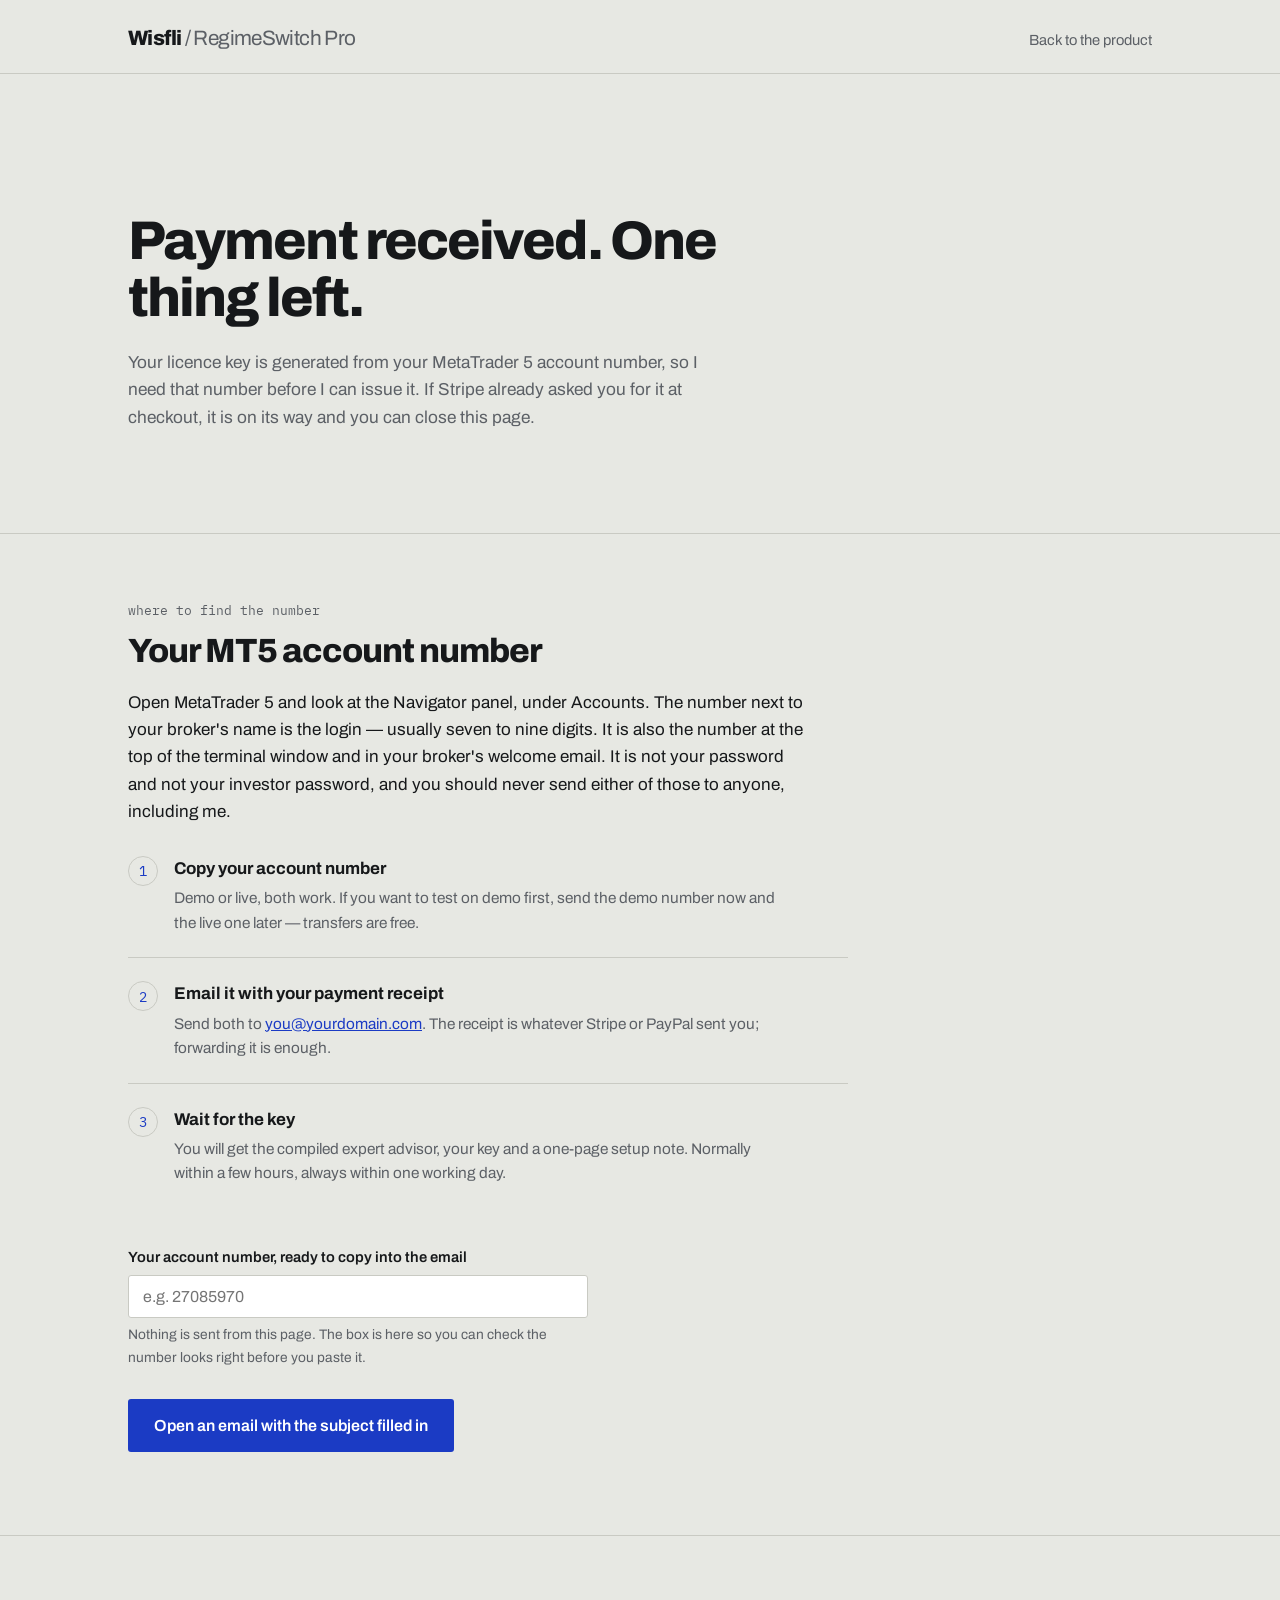
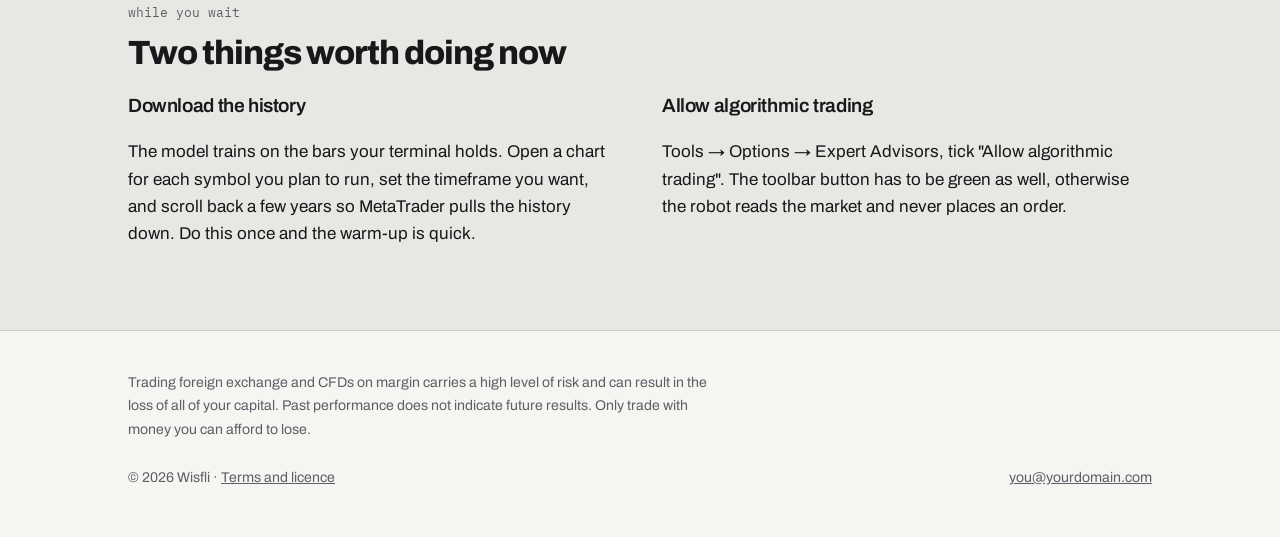
==== activate.html @ f7450cfb "Add files via upload" ====
<!doctype html>
<html lang="en">
<head>
<meta charset="utf-8">
<meta name="viewport" content="width=device-width, initial-scale=1.0">
<title>Activate RegimeSwitch Pro</title>
<meta name="description" content="Send your MetaTrader 5 account number and receive your RegimeSwitch Pro licence key.">
<meta name="robots" content="noindex">

<link rel="preconnect" href="https://fonts.googleapis.com">
<link rel="preconnect" href="https://fonts.gstatic.com" crossorigin>
<link href="https://fonts.googleapis.com/css2?family=Archivo:wght@400;500;600;800&family=IBM+Plex+Mono:wght@400;500&display=swap" rel="stylesheet">
<link rel="stylesheet" href="style.css">
</head>
<body>

<header class="masthead">
  <div class="wrap">
    <a class="wordmark" href="index.html">Wisfli<span> / RegimeSwitch Pro</span></a>
    <nav><a href="index.html">Back to the product</a></nav>
  </div>
</header>

<main>

<section class="hero">
  <div class="wrap">
    <h1>Payment received. One thing left.</h1>
    <p class="lede">
      Your licence key is generated from your MetaTrader 5 account number, so I need that number
      before I can issue it. If Stripe already asked you for it at checkout, it is on its way and
      you can close this page.
    </p>
  </div>
</section>

<section>
  <div class="wrap">
    <p class="section-note">where to find the number</p>
    <h2>Your MT5 account number</h2>
    <p>
      Open MetaTrader 5 and look at the Navigator panel, under Accounts. The number next to your
      broker's name is the login — usually seven to nine digits. It is also the number at the top
      of the terminal window and in your broker's welcome email. It is not your password and not
      your investor password, and you should never send either of those to anyone, including me.
    </p>

    <ol class="steps">
      <li>
        <b>Copy your account number</b>
        <p>Demo or live, both work. If you want to test on demo first, send the demo number now and
           the live one later — transfers are free.</p>
      </li>
      <li>
        <b>Email it with your payment receipt</b>
        <p>Send both to <a href="mailto:you@yourdomain.com">you@yourdomain.com</a>. The receipt is
           whatever Stripe or PayPal sent you; forwarding it is enough.</p>
      </li>
      <li>
        <b>Wait for the key</b>
        <p>You will get the compiled expert advisor, your key and a one-page setup note. Normally
           within a few hours, always within one working day.</p>
      </li>
    </ol>

    <div class="field" style="margin-top:38px">
      <label for="acct">Your account number, ready to copy into the email</label>
      <input id="acct" type="text" inputmode="numeric" placeholder="e.g. 27085970" autocomplete="off">
      <small>Nothing is sent from this page. The box is here so you can check the number looks
             right before you paste it.</small>
    </div>

    <p style="margin-top:30px">
      <a class="cta" href="mailto:you@yourdomain.com?subject=RegimeSwitch%20Pro%20activation&amp;body=My%20MT5%20account%20number%3A%20%0A%0A(payment%20receipt%20attached%20or%20forwarded)">Open an email with the subject filled in</a>
    </p>
  </div>
</section>

<section>
  <div class="wrap">
    <p class="section-note">while you wait</p>
    <h2>Two things worth doing now</h2>
    <div class="two-col">
      <div>
        <h3>Download the history</h3>
        <p>
          The model trains on the bars your terminal holds. Open a chart for each symbol you plan
          to run, set the timeframe you want, and scroll back a few years so MetaTrader pulls the
          history down. Do this once and the warm-up is quick.
        </p>
      </div>
      <div>
        <h3>Allow algorithmic trading</h3>
        <p>
          Tools → Options → Expert Advisors, tick "Allow algorithmic trading". The toolbar button
          has to be green as well, otherwise the robot reads the market and never places an order.
        </p>
      </div>
    </div>
  </div>
</section>

</main>

<footer class="site-footer">
  <div class="wrap">
    <p class="risk">
      Trading foreign exchange and CFDs on margin carries a high level of risk and can result in the
      loss of all of your capital. Past performance does not indicate future results. Only trade with
      money you can afford to lose.
    </p>
    <div class="footer-line">
      <span>© 2026 Wisfli · <a href="terms.html">Terms and licence</a></span>
      <span><a href="mailto:you@yourdomain.com">you@yourdomain.com</a></span>
    </div>
  </div>
</footer>

</body>
</html>
---- style.css ----
/* ==================================================================
   RegimeSwitch Pro — wisfli.com house style
   Same tokens as wisfli.com so the two sites read as one brand.
   ================================================================== */

:root{
  --paper:#E7E8E3;
  --panel:#F5F5F2;
  --ink:#16181A;
  --muted:#5C6066;
  --rule:#C9CAC3;
  --signal:#1B3BC4;
  --up:#1B3BC4;
  --flat:#8B8F88;
  --down:#A8372B;
  --code:#1C1F24;
  --maxw:1080px;
}

*{box-sizing:border-box}
html{-webkit-text-size-adjust:100%; scroll-behavior:smooth}

@media (prefers-reduced-motion:reduce){
  html{scroll-behavior:auto}
}

body{
  margin:0;
  background:var(--paper);
  color:var(--ink);
  font-family:"Archivo",system-ui,sans-serif;
  font-size:17px;
  line-height:1.6;
  -webkit-font-smoothing:antialiased;
}

.wrap{
  width:100%;
  max-width:var(--maxw);
  margin:0 auto;
  padding:0 28px;
}

a{color:var(--signal)}

a:focus-visible,
button:focus-visible{
  outline:2px solid var(--signal);
  outline-offset:3px;
}

h2{
  font-size:clamp(1.6rem,3vw,2.1rem);
  font-weight:800;
  letter-spacing:-0.03em;
  line-height:1.12;
  margin:0 0 18px;
}

h3{
  font-size:1.2rem;
  font-weight:600;
  letter-spacing:-0.02em;
  margin:0 0 8px;
}

p{max-width:68ch}

/* ---------- masthead ---------- */

.masthead{border-bottom:1px solid var(--rule)}

.masthead .wrap{
  display:flex;
  align-items:baseline;
  justify-content:space-between;
  gap:20px;
  flex-wrap:wrap;
  padding-top:22px;
  padding-bottom:18px;
}

.wordmark{
  font-weight:800;
  font-size:1.3rem;
  letter-spacing:-0.03em;
  color:var(--ink);
  text-decoration:none;
}

.wordmark span{font-weight:400;color:var(--muted)}

.masthead nav{
  display:flex;
  gap:22px;
  flex-wrap:wrap;
  font-size:0.92rem;
}

.masthead nav a{color:var(--muted);text-decoration:none}
.masthead nav a:hover{color:var(--ink)}

/* ---------- hero ---------- */

.hero .wrap{
  padding-top:72px;
  padding-bottom:20px;
}

.hero h1{
  font-size:clamp(2.2rem,5vw,3.4rem);
  font-weight:800;
  letter-spacing:-0.035em;
  line-height:1.05;
  margin:0 0 22px;
  max-width:19ch;
}

.hero .lede{
  max-width:58ch;
  color:var(--muted);
  font-size:1.08rem;
  margin:0 0 16px;
}

.hero-actions{
  display:flex;
  flex-wrap:wrap;
  align-items:center;
  gap:22px;
  margin-top:30px;
}

.cta{
  display:inline-block;
  background:var(--signal);
  color:#fff;
  text-decoration:none;
  font-weight:600;
  font-size:1rem;
  padding:14px 26px;
  border-radius:3px;
}

.cta:hover{background:#152F9E}

.cta.ghost{
  background:transparent;
  color:var(--ink);
  border:1px solid var(--rule);
}

.cta.ghost:hover{background:var(--panel)}

.cta-aside{font-size:0.92rem;color:var(--muted)}

/* ---------- regime figure ---------- */

.regime-figure{
  margin:38px 0 0;
  border-top:1px solid var(--rule);
  border-bottom:1px solid var(--rule);
  padding:26px 0 18px;
}

.regime-figure svg{width:100%;height:auto;display:block}

.regime-figure figcaption{
  margin-top:14px;
  font-size:0.9rem;
  color:var(--muted);
  max-width:72ch;
}

/* ---------- generic section ---------- */

section{padding:66px 0}
section + section{border-top:1px solid var(--rule)}

.section-note{
  font-family:"IBM Plex Mono",ui-monospace,monospace;
  font-size:0.82rem;
  color:var(--muted);
  margin:0 0 12px;
}

.two-col{
  display:grid;
  grid-template-columns:minmax(0,1fr) minmax(0,1fr);
  gap:44px;
}

.cols-3{
  display:grid;
  grid-template-columns:repeat(3,minmax(0,1fr));
  gap:34px;
  margin-top:34px;
}

.cols-3 p{margin:0;color:var(--muted);font-size:0.97rem}

/* ---------- state table ---------- */

.states{
  width:100%;
  border-collapse:collapse;
  margin-top:26px;
  font-size:0.96rem;
}

.states th,
.states td{
  text-align:left;
  padding:12px 14px 12px 0;
  border-bottom:1px solid var(--rule);
  vertical-align:top;
}

.states th{
  font-weight:600;
  color:var(--muted);
  font-size:0.86rem;
}

.states td:first-child{white-space:nowrap;font-weight:600}

.chip{
  display:inline-block;
  width:10px;
  height:10px;
  border-radius:2px;
  margin-right:9px;
  vertical-align:baseline;
}

.chip.up{background:var(--up)}
.chip.flat{background:var(--flat)}
.chip.down{background:var(--down)}

/* ---------- code ---------- */

pre{
  background:var(--code);
  color:#E9EAE6;
  border-radius:4px;
  padding:20px 22px;
  overflow-x:auto;
  font-family:"IBM Plex Mono",ui-monospace,monospace;
  font-size:0.84rem;
  line-height:1.65;
  margin:22px 0 10px;
}

pre .c{color:#8E9AA8}
pre .k{color:#8FB2FF}
pre .s{color:#B8D6A8}

code{
  font-family:"IBM Plex Mono",ui-monospace,monospace;
  font-size:0.92em;
}

.code-caption{
  font-size:0.88rem;
  color:var(--muted);
  margin:0 0 26px;
  max-width:72ch;
}

/* ---------- numbers ---------- */

.figures{
  display:grid;
  grid-template-columns:repeat(4,minmax(0,1fr));
  gap:1px;
  background:var(--rule);
  border:1px solid var(--rule);
  border-radius:4px;
  overflow:hidden;
  margin-top:30px;
}

.figures div{
  background:var(--panel);
  padding:22px 20px;
}

.figures b{
  display:block;
  font-family:"IBM Plex Mono",ui-monospace,monospace;
  font-size:1.55rem;
  font-weight:500;
  letter-spacing:-0.02em;
}

.figures span{
  display:block;
  margin-top:4px;
  font-size:0.86rem;
  color:var(--muted);
}

.caveat{
  border-left:3px solid var(--down);
  background:var(--panel);
  padding:20px 24px;
  margin-top:34px;
  border-radius:0 4px 4px 0;
}

.caveat h3{margin-bottom:10px}
.caveat p{margin:0 0 12px;font-size:0.96rem;color:var(--muted)}
.caveat p:last-child{margin-bottom:0}

.shots{
  display:grid;
  grid-template-columns:repeat(2,minmax(0,1fr));
  gap:20px;
  margin-top:30px;
}

.shots figure{margin:0}

.shots img{
  width:100%;
  height:auto;
  display:block;
  border:1px solid var(--rule);
  border-radius:3px;
  background:#fff;
}

.shots figcaption{
  margin-top:8px;
  font-size:0.86rem;
  color:var(--muted);
}

/* ---------- pricing ---------- */

.plans{
  display:grid;
  grid-template-columns:repeat(2,minmax(0,1fr));
  gap:24px;
  margin-top:34px;
}

.plan{
  background:var(--panel);
  border:1px solid var(--rule);
  border-radius:4px;
  padding:32px;
  display:flex;
  flex-direction:column;
}

.plan.featured{
  border-color:var(--signal);
  box-shadow:inset 0 0 0 1px var(--signal);
}

.plan h3{font-size:1.35rem;font-weight:800;letter-spacing:-0.03em}

.price{
  font-family:"IBM Plex Mono",ui-monospace,monospace;
  font-size:2.4rem;
  font-weight:500;
  letter-spacing:-0.03em;
  margin:14px 0 2px;
}

.price small{
  font-size:0.95rem;
  color:var(--muted);
  font-weight:400;
  letter-spacing:0;
}

.was{
  font-size:0.9rem;
  color:var(--muted);
  margin:0 0 18px;
}

.plan ul{
  list-style:none;
  padding:0;
  margin:6px 0 26px;
  font-size:0.96rem;
}

.plan li{
  padding:9px 0;
  border-bottom:1px solid var(--rule);
  color:var(--muted);
}

.plan li:last-child{border-bottom:0}

.buy-row{
  display:flex;
  flex-direction:column;
  gap:10px;
  margin-top:auto;
}

.paypal{
  display:inline-block;
  text-align:center;
  border:1px solid var(--rule);
  background:#fff;
  color:var(--ink);
  text-decoration:none;
  font-weight:600;
  padding:13px 26px;
  border-radius:3px;
  font-size:0.97rem;
}

.paypal:hover{border-color:var(--ink)}

.buy-note{
  font-size:0.86rem;
  color:var(--muted);
  margin:18px 0 0;
  max-width:72ch;
}

/* ---------- steps ---------- */

.steps{
  counter-reset:step;
  list-style:none;
  padding:0;
  margin:30px 0 0;
  max-width:72ch;
}

.steps li{
  counter-increment:step;
  position:relative;
  padding:0 0 22px 46px;
  border-bottom:1px solid var(--rule);
  margin-bottom:22px;
}

.steps li:last-child{border-bottom:0;margin-bottom:0}

.steps li::before{
  content:counter(step);
  position:absolute;
  left:0;
  top:1px;
  font-family:"IBM Plex Mono",ui-monospace,monospace;
  font-size:0.9rem;
  color:var(--signal);
  border:1px solid var(--rule);
  border-radius:50%;
  width:28px;
  height:28px;
  display:grid;
  place-items:center;
}

.steps b{display:block;margin-bottom:4px}
.steps p{margin:0;color:var(--muted);font-size:0.96rem}

/* ---------- faq ---------- */

.faq details{
  border-bottom:1px solid var(--rule);
  padding:18px 0;
}

.faq summary{
  cursor:pointer;
  font-weight:600;
  list-style:none;
  display:flex;
  justify-content:space-between;
  gap:20px;
}

.faq summary::-webkit-details-marker{display:none}

.faq summary::after{
  content:"+";
  font-family:"IBM Plex Mono",ui-monospace,monospace;
  color:var(--signal);
}

.faq details[open] summary::after{content:"–"}

.faq details p{
  margin:14px 0 0;
  color:var(--muted);
  font-size:0.97rem;
}

/* ---------- forms (activate page) ---------- */

.field{margin-bottom:20px;max-width:460px}

.field label{
  display:block;
  font-size:0.92rem;
  font-weight:600;
  margin-bottom:6px;
}

.field input,
.field textarea{
  width:100%;
  font-family:inherit;
  font-size:1rem;
  padding:12px 14px;
  border:1px solid var(--rule);
  border-radius:3px;
  background:#fff;
  color:var(--ink);
}

.field small{
  display:block;
  margin-top:6px;
  color:var(--muted);
  font-size:0.86rem;
}

/* ---------- legal ---------- */

.legal h2{font-size:1.3rem;margin-top:38px}
.legal p,.legal li{color:var(--muted);font-size:0.97rem}
.legal ul{max-width:68ch}

/* ---------- footer ---------- */

.site-footer{
  border-top:1px solid var(--rule);
  background:var(--panel);
}

.site-footer .wrap{
  padding-top:40px;
  padding-bottom:48px;
}

.risk{
  max-width:74ch;
  margin:0 0 26px;
  font-size:0.88rem;
  line-height:1.65;
  color:var(--muted);
}

.footer-line{
  display:flex;
  flex-wrap:wrap;
  justify-content:space-between;
  gap:12px;
  font-size:0.88rem;
  color:var(--muted);
}

.footer-line a{color:var(--muted)}

/* ---------- responsive ---------- */

@media (max-width:860px){
  .two-col,
  .cols-3,
  .plans,
  .shots,
  .figures{grid-template-columns:1fr}
  .figures div{border-bottom:0}
  section{padding:52px 0}
  .hero .wrap{padding-top:52px}
}

@media (max-width:560px){
  .wrap{padding:0 20px}
  body{font-size:16px}
  .plan{padding:26px 22px}
}
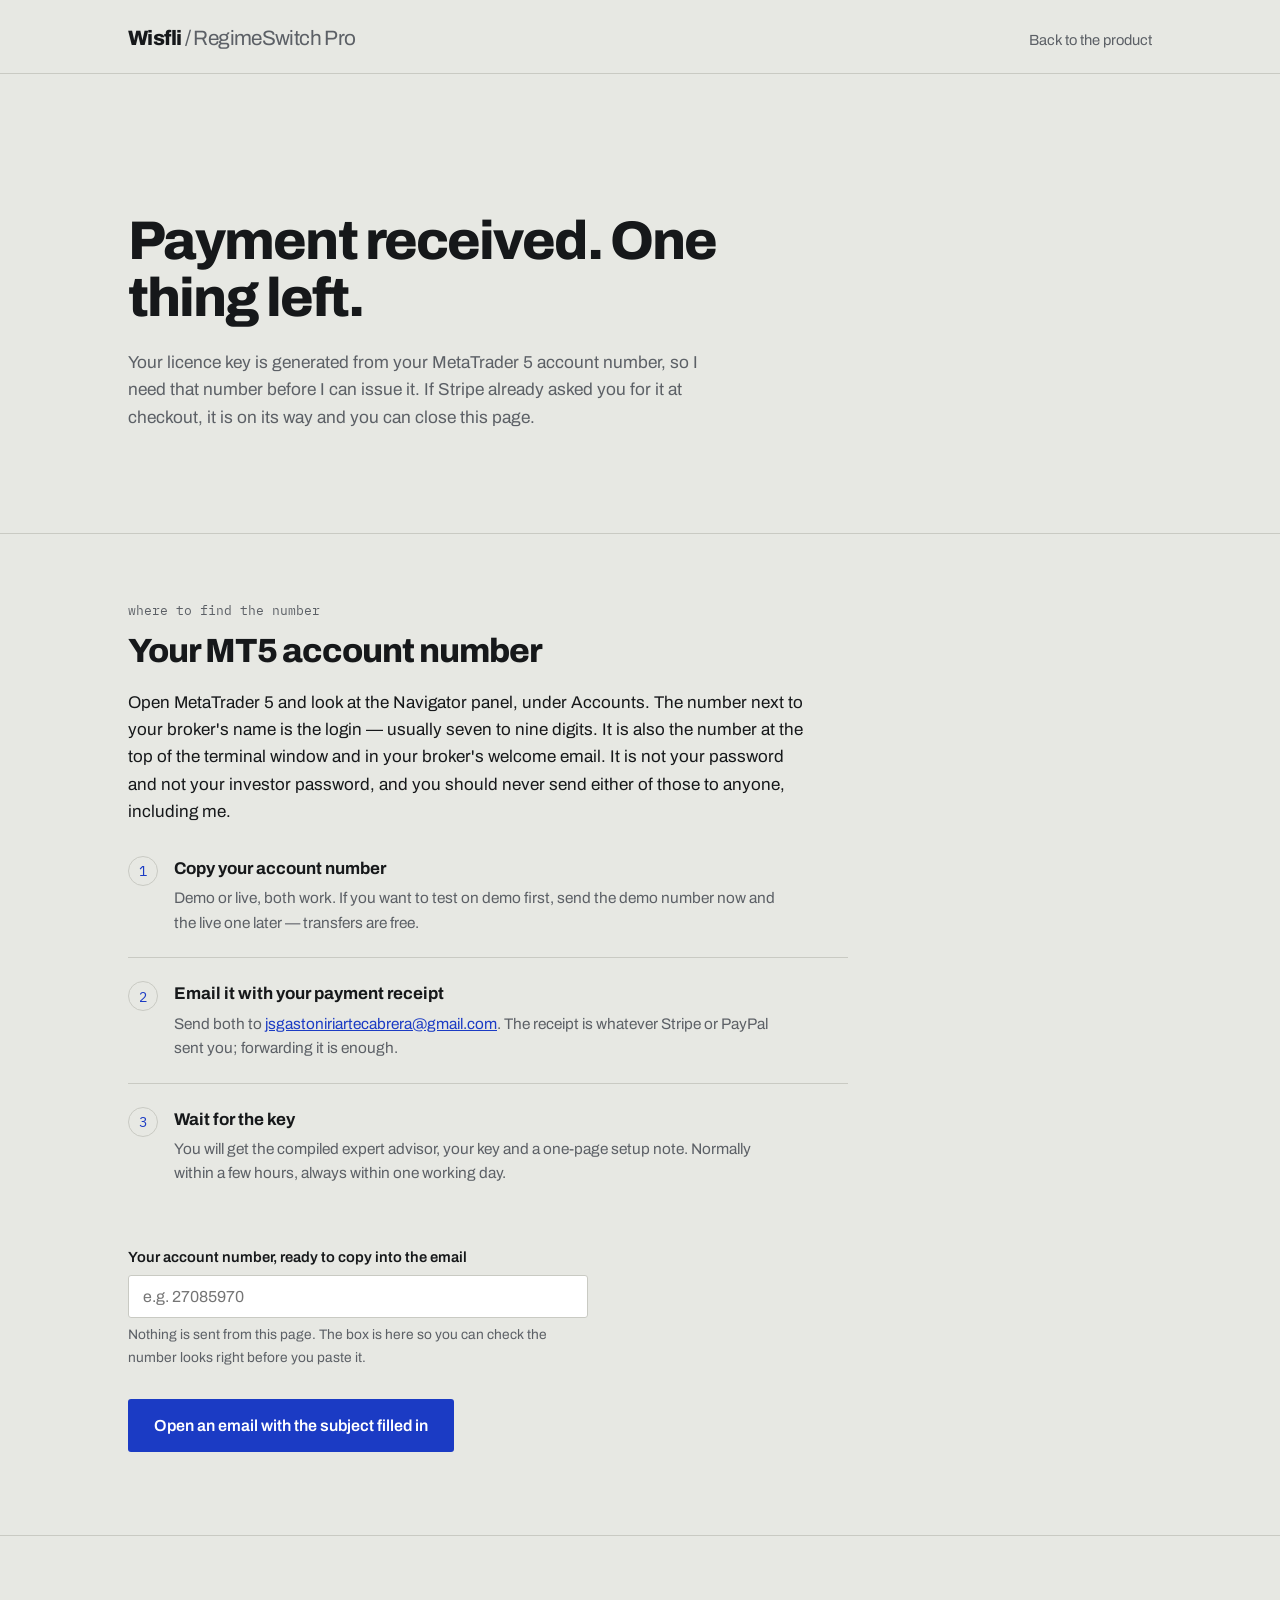
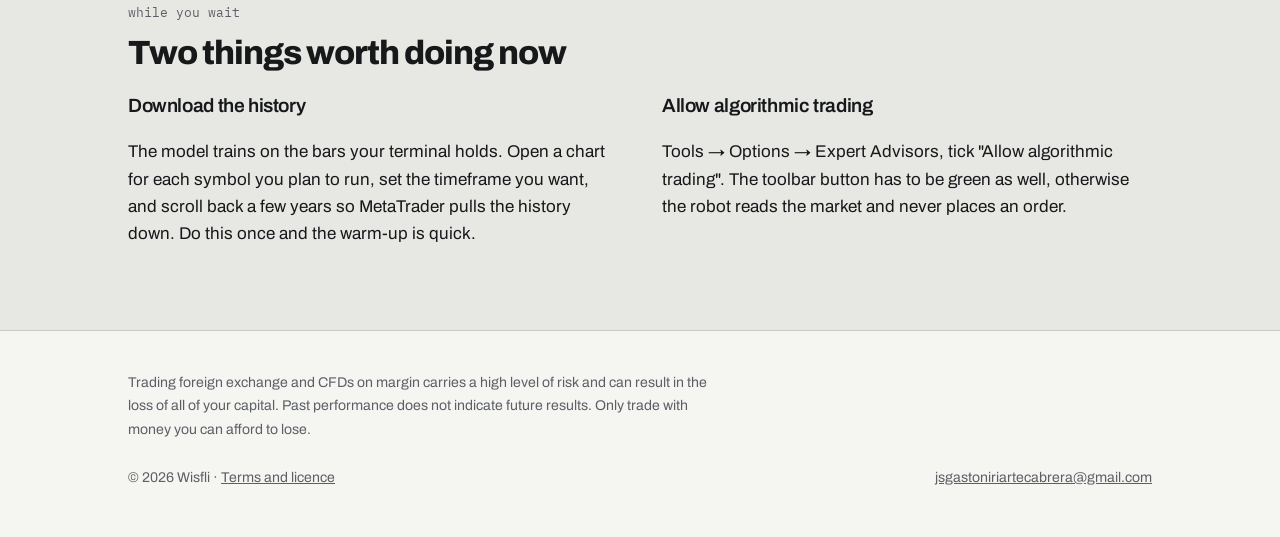
==== commit 6cdd1593: "Update email address to jsgastoniriartecabrera@gmail.com" ====
--- a/activate.html
+++ b/activate.html
@@ -53,7 +53,7 @@
       </li>
       <li>
         <b>Email it with your payment receipt</b>
-        <p>Send both to <a href="mailto:you@yourdomain.com">you@yourdomain.com</a>. The receipt is
+        <p>Send both to <a href="jsgastoniriartecabrera@gmail.com">jsgastoniriartecabrera@gmail.com</a>. The receipt is
            whatever Stripe or PayPal sent you; forwarding it is enough.</p>
       </li>
       <li>
@@ -71,7 +71,7 @@
     </div>
 
     <p style="margin-top:30px">
-      <a class="cta" href="mailto:you@yourdomain.com?subject=RegimeSwitch%20Pro%20activation&amp;body=My%20MT5%20account%20number%3A%20%0A%0A(payment%20receipt%20attached%20or%20forwarded)">Open an email with the subject filled in</a>
+      <a class="cta" href="mailto:jsgastoniriartecabrera@gmail.com?subject=RegimeSwitch%20Pro%20activation&amp;body=My%20MT5%20account%20number%3A%20%0A%0A(payment%20receipt%20attached%20or%20forwarded)">Open an email with the subject filled in</a>
     </p>
   </div>
 </section>
@@ -111,7 +111,7 @@
     </p>
     <div class="footer-line">
       <span>© 2026 Wisfli · <a href="terms.html">Terms and licence</a></span>
-      <span><a href="mailto:you@yourdomain.com">you@yourdomain.com</a></span>
+      <span><a href="mailto:jsgastoniriartecabrera@gmail.com">jsgastoniriartecabrera@gmail.com</a></span>
     </div>
   </div>
 </footer>
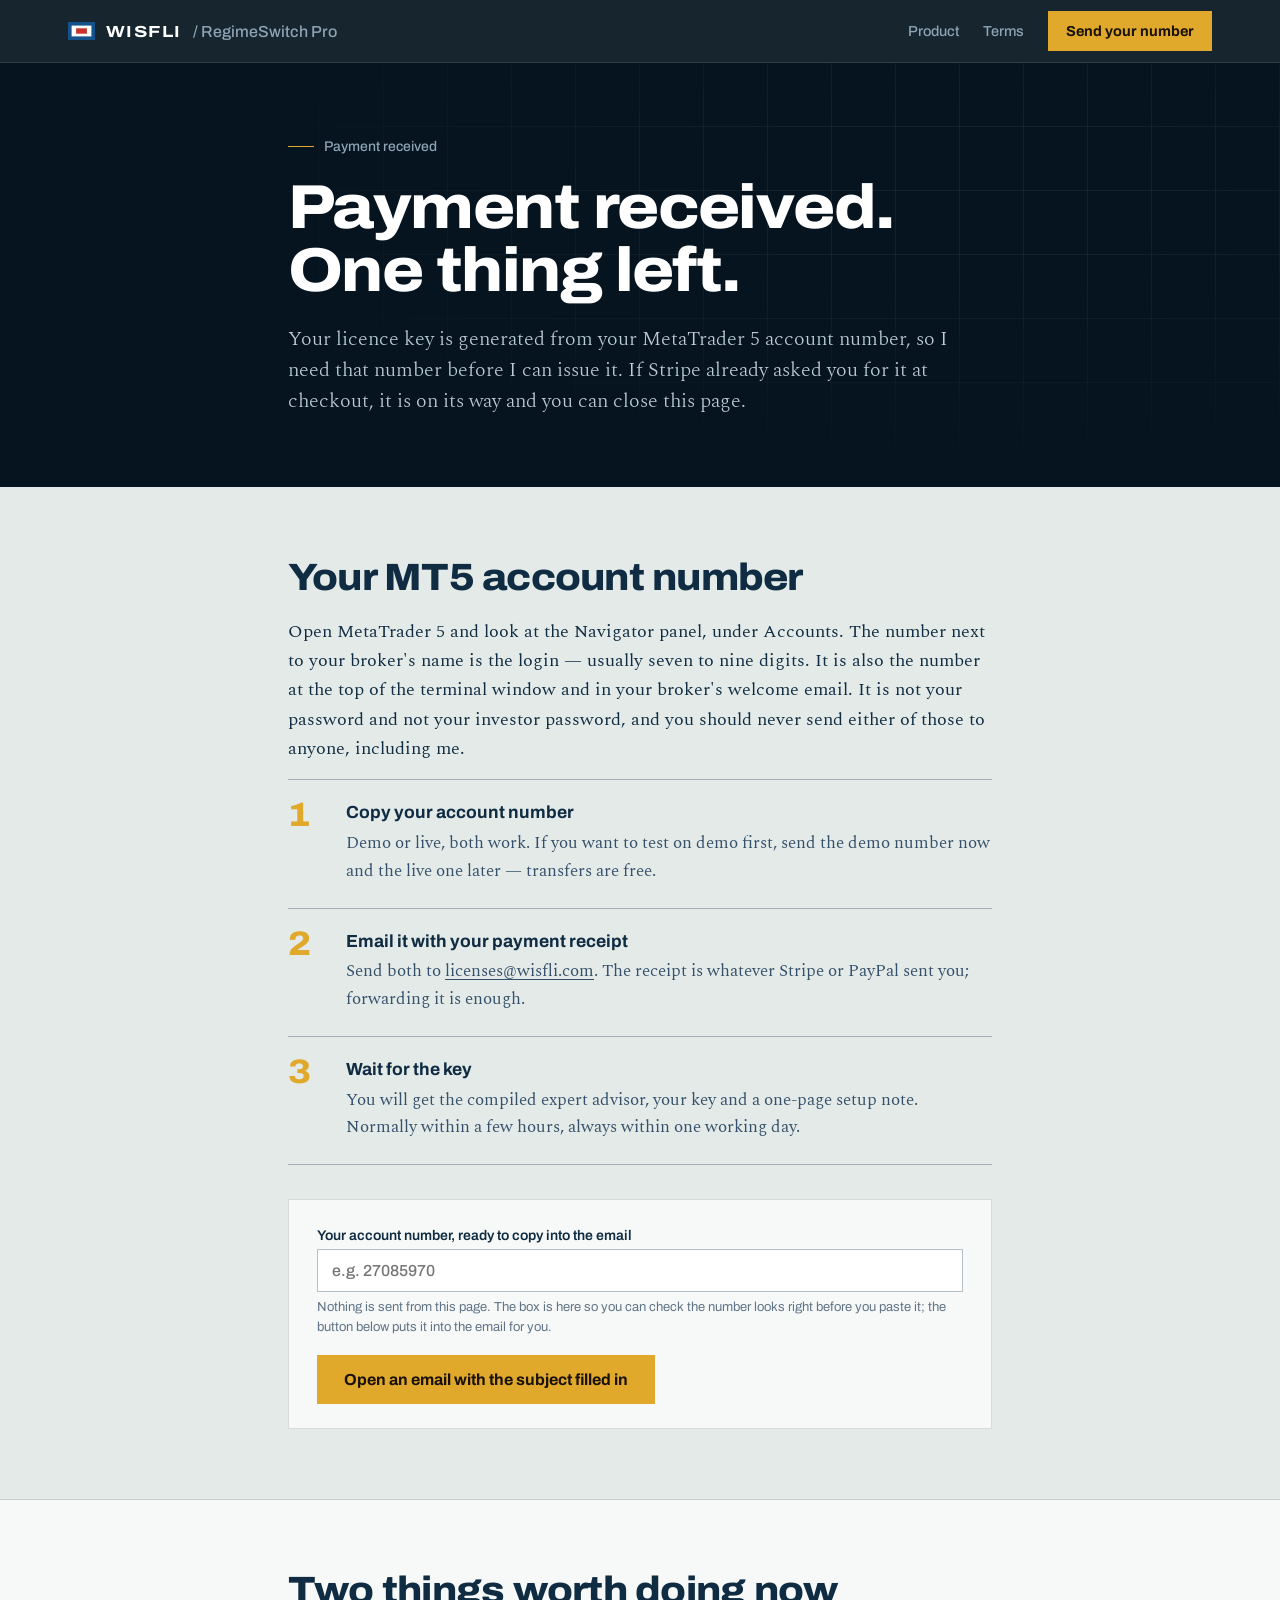
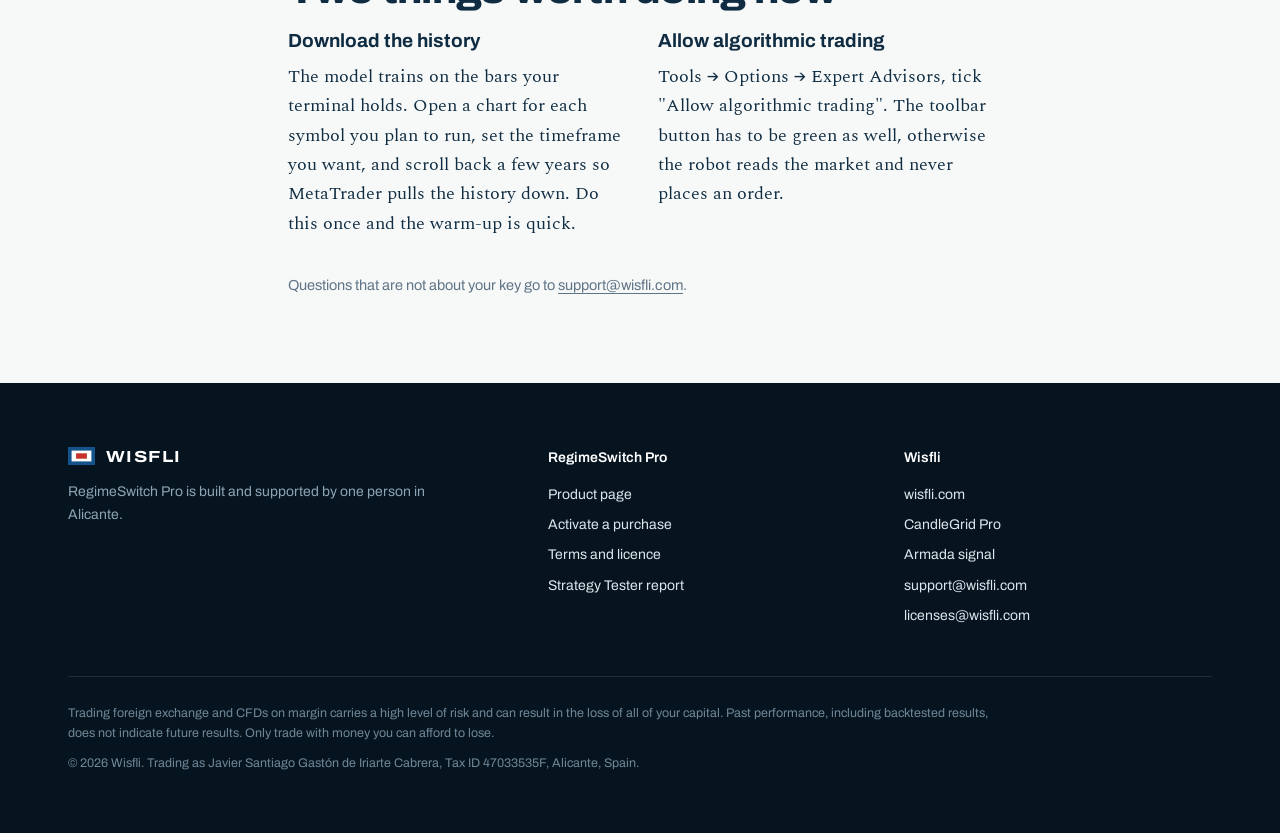
==== commit bf8c37d6: "Add files via upload" ====
--- a/activate.html
+++ b/activate.html
@@ -2,119 +2,294 @@
 <html lang="en">
 <head>
 <meta charset="utf-8">
-<meta name="viewport" content="width=device-width, initial-scale=1.0">
-<title>Activate RegimeSwitch Pro</title>
-<meta name="description" content="Send your MetaTrader 5 account number and receive your RegimeSwitch Pro licence key.">
+<meta name="viewport" content="width=device-width, initial-scale=1">
+<title>Activate your purchase — RegimeSwitch Pro</title>
+
 <meta name="robots" content="noindex">
-
+<meta name="theme-color" content="#06141F">
+<link rel="icon" href="data:image/svg+xml,<svg xmlns='http://www.w3.org/2000/svg' viewBox='0 0 32 32'><rect width='32' height='32' fill='%2306141F'/><rect x='9' y='7' width='4' height='18' fill='%2345C29A'/><rect x='19' y='11' width='4' height='14' fill='%23E0A92C'/></svg>">
 <link rel="preconnect" href="https://fonts.googleapis.com">
 <link rel="preconnect" href="https://fonts.gstatic.com" crossorigin>
-<link href="https://fonts.googleapis.com/css2?family=Archivo:wght@400;500;600;800&family=IBM+Plex+Mono:wght@400;500&display=swap" rel="stylesheet">
-<link rel="stylesheet" href="style.css">
+<link href="https://fonts.googleapis.com/css2?family=Archivo:wdth,wght@62..125,300..900&family=Spectral:ital,wght@0,300;0,400;0,500;1,400&family=IBM+Plex+Mono:wght@400;500&display=swap" rel="stylesheet">
+<style>
+:root{
+  --abyss:#06141F; --abyss-2:#0A2130; --sea:#0F2C42; --chart:#E4EAE8; --panel:#F7F9F8;
+  --ink:#0F2C42; --ink-2:#34506A; --muted:#607487;
+  --rule:rgba(15,44,66,.14); --rule-2:rgba(15,44,66,.3);
+  --drule:rgba(214,230,240,.13); --drule-2:rgba(214,230,240,.26);
+  --dtext:#DCE6EC; --dmuted:#8DA4B4;
+  --brass:#E0A92C; --brass-2:#F0BD48;
+  --up:#1E6B57; --down:#BE3A2B; --sig:#45C29A; --sig-down:#E8715F;
+  --maxw:1200px; --doc:760px;
+}
+*{box-sizing:border-box}
+html{-webkit-text-size-adjust:100%;scroll-behavior:smooth;scroll-padding-top:84px}
+body{margin:0;background:var(--chart);color:var(--ink);font:400 17.5px/1.68 Spectral,Georgia,serif;font-variant-numeric:tabular-nums;-webkit-font-smoothing:antialiased}
+h1,h2,h3,h4,nav,button,label,table,.ui{font-family:Archivo,system-ui,sans-serif}
+a{color:inherit;text-underline-offset:3px;text-decoration-thickness:1px}
+:focus-visible{outline:2px solid var(--brass);outline-offset:3px}
+img,video{max-width:100%;display:block}
+.wrap{max-width:var(--maxw);margin:0 auto;padding:0 28px}
+.doc{max-width:var(--doc);margin:0 auto;padding:0 28px}
+.skip{position:absolute;left:-999px;top:0;background:var(--brass);color:#1A1206;padding:8px 14px;font-family:Archivo;z-index:99}
+.skip:focus{left:12px;top:12px}
+code,kbd,.mono{font-family:"IBM Plex Mono",ui-monospace,Menlo,monospace;font-size:.86em}
+code{background:rgba(15,44,66,.07);padding:1.5px 6px;word-break:break-word}
+kbd{background:var(--panel);border:1px solid var(--rule-2);border-bottom-width:2px;padding:1px 6px;font-size:.8em}
+
+/* nav */
+.top{position:sticky;top:0;z-index:50;background:rgba(6,20,31,.92);backdrop-filter:saturate(140%) blur(10px);-webkit-backdrop-filter:saturate(140%) blur(10px);border-bottom:1px solid var(--drule)}
+.top .wrap{display:flex;align-items:center;justify-content:space-between;height:62px;gap:20px}
+.brand{display:flex;align-items:center;gap:11px;text-decoration:none;color:#fff;font:700 16px Archivo;font-stretch:122%;letter-spacing:.09em;white-space:nowrap}
+.brand svg{width:27px;height:18px;display:block}
+.brand .prod{font-stretch:100%;letter-spacing:0;font-weight:500;color:var(--dmuted)}
+.top nav{display:flex;align-items:center;gap:24px;font-size:14.5px}
+.top nav a{text-decoration:none;color:var(--dmuted);font-weight:500;white-space:nowrap}
+.top nav a:hover{color:#fff}
+.top nav a.pill{color:#1A1206;background:var(--brass);padding:8px 18px;font-weight:700}
+.top nav a.pill:hover{background:var(--brass-2)}
+
+/* page head */
+.pagehead{position:relative;background:var(--abyss);color:var(--dtext);overflow:hidden;isolation:isolate}
+.pagehead::before{content:"";position:absolute;inset:0;z-index:-1;opacity:.5;
+  background-image:linear-gradient(var(--drule) 1px,transparent 1px),linear-gradient(90deg,var(--drule) 1px,transparent 1px);
+  background-size:64px 64px;background-position:-1px -1px;
+  mask-image:radial-gradient(ellipse 80% 90% at 75% 30%,#000 20%,transparent 75%);
+  -webkit-mask-image:radial-gradient(ellipse 80% 90% at 75% 30%,#000 20%,transparent 75%)}
+.pagehead .doc{padding-top:76px;padding-bottom:70px}
+.where{font:500 14px Archivo;color:var(--dmuted);margin:0 0 22px;display:flex;align-items:center;gap:10px}
+.where i{display:block;width:26px;height:1px;background:var(--brass);flex:none}
+.pagehead h1{margin:0 0 22px;color:#fff;font-weight:800;font-stretch:110%;font-size:clamp(36px,5vw,62px);line-height:1.02;letter-spacing:-.025em}
+.lede{font-size:20px;line-height:1.55;color:#BCCDD8;margin:0;font-weight:300}
+.lede + .lede{margin-top:14px}
+.pagehead .meta{font:500 13.5px/1.6 Archivo;color:var(--dmuted);margin:22px 0 0}
+.pagehead .meta a{color:var(--dtext)}
+
+/* toc strip */
+.toc{background:var(--abyss-2);border-top:1px solid var(--drule);color:var(--dtext)}
+.toc ol{list-style:none;margin:0 auto;padding:14px 28px;max-width:var(--doc);display:flex;flex-wrap:wrap;gap:6px 22px;font:500 14px Archivo;counter-reset:t}
+.toc li{counter-increment:t}
+.toc li::before{content:counter(t);color:var(--brass);font-weight:700;margin-right:7px}
+.toc a{color:var(--dmuted);text-decoration:none}
+.toc a:hover{color:#fff}
+
+/* sections */
+main section{padding:70px 0;border-bottom:1px solid var(--rule)}
+main section:last-child{border-bottom:0}
+main section.panel{background:var(--panel)}
+h2{margin:0 0 18px;font-size:clamp(27px,3.2vw,38px);line-height:1.08;font-weight:800;font-stretch:108%;letter-spacing:-.02em}
+h2 .n{color:var(--brass);font-size:.6em;font-weight:800;margin-right:12px;vertical-align:.2em}
+h3{font-size:19px;line-height:1.3;margin:30px 0 8px;font-weight:700}
+h2 + h3{margin-top:10px}
+p{margin:0 0 16px}
+ul,ol{padding-left:22px;margin:0 0 18px}
+li{margin-bottom:8px}
+.sub{color:var(--ink-2)}
+.hint{font:400 14.5px/1.6 Archivo;color:var(--muted)}
+
+/* numbered steps */
+ol.steps{list-style:none;counter-reset:st;margin:8px 0 0;padding:0}
+ol.steps li{counter-increment:st;position:relative;padding:22px 0 22px 58px;border-top:1px solid var(--rule-2);margin:0;color:var(--ink-2);font-size:16.5px}
+ol.steps li:last-child{border-bottom:1px solid var(--rule-2)}
+ol.steps li::before{content:counter(st);position:absolute;left:0;top:18px;font:800 34px/1 Archivo;font-stretch:108%;color:var(--brass)}
+ol.steps li b,ol.steps li strong:first-child{display:block;font:700 17.5px/1.3 Archivo;color:var(--ink);margin:0 0 5px}
+ol.steps li p{margin:0}
+
+/* buttons */
+.btn{display:inline-flex;align-items:center;gap:10px;font:700 16px Archivo;text-decoration:none;padding:15px 26px;border:1px solid transparent;cursor:pointer;transition:background .15s,border-color .15s}
+.btn.brass{background:var(--brass);color:#1A1206}
+.btn.brass:hover{background:var(--brass-2)}
+.btn.ink{background:var(--sea);color:#EEF3F1}
+.btn.ink:hover{background:#17405E}
+.btn.ghost{color:var(--ink);border-color:var(--rule-2);background:transparent}
+.btn.ghost:hover{border-color:var(--ink)}
+.actions{display:flex;flex-wrap:wrap;gap:14px;align-items:center;margin-top:26px}
+
+/* form */
+.form{background:var(--panel);border:1px solid var(--rule);padding:28px 28px 24px;margin-top:10px}
+.form label{display:block;font:600 14px Archivo;margin:18px 0 6px;color:var(--ink)}
+.form label:first-child{margin-top:0}
+.form input,.form textarea{width:100%;font:500 16px Archivo;color:var(--ink);background:#fff;border:1px solid var(--rule-2);padding:12px 14px;border-radius:0}
+.form input:focus,.form textarea:focus{outline:2px solid var(--brass);outline-offset:0;border-color:var(--brass)}
+.form textarea{min-height:110px;resize:vertical}
+.form small{display:block;font:400 13px/1.5 Archivo;color:var(--muted);margin-top:6px}
+.warn-text{font:600 14px Archivo;color:var(--down);min-height:1.2em;margin:12px 0 0}
+
+/* notes */
+.note{border-left:3px solid var(--brass);background:var(--panel);padding:16px 20px;margin:24px 0}
+.note p{margin:0}
+.note p + p{margin-top:10px}
+.note b{font-family:Archivo;font-weight:700}
+.note.warn{border-left-color:var(--down)}
+.mailbox{display:flex;flex-wrap:wrap;gap:8px 18px;align-items:baseline;background:var(--abyss);color:var(--dtext);padding:18px 22px;margin:22px 0;font:500 14px Archivo}
+.mailbox a{color:#fff;font:700 18px Archivo;word-break:break-word}
+.mailbox span{color:var(--dmuted)}
+
+/* tables */
+.table-scroll{overflow-x:auto}
+table.data{width:100%;border-collapse:collapse;font-size:14.5px;margin:18px 0}
+table.data th{text-align:left;font-size:12.5px;font-weight:600;color:var(--muted);border-bottom:1px solid var(--rule-2);padding:0 14px 9px 0}
+table.data td{border-bottom:1px solid var(--rule);padding:12px 14px 12px 0;vertical-align:top}
+table.data td:first-child{font-weight:600;white-space:nowrap}
+table.data td code{background:none;padding:0}
+
+/* media */
+figure.demo{margin:26px 0 30px}
+figure.demo .frame{background:var(--abyss);border:1px solid var(--rule-2);aspect-ratio:16/10;display:flex;align-items:center;justify-content:center;overflow:hidden}
+figure.demo video,figure.demo img{width:100%;height:100%;object-fit:contain;background:#fff}
+figure.demo figcaption{font:500 13.5px Archivo;color:var(--muted);margin-top:10px}
+
+.two-col{display:grid;grid-template-columns:1fr 1fr;gap:36px}
+.two-col h3{margin-top:0}
+
+/* footer */
+footer{background:var(--abyss);color:var(--dmuted);font:14px/1.6 Archivo;padding:64px 0 50px}
+footer .cols{display:grid;grid-template-columns:1.4fr 1fr 1fr;gap:48px;padding-bottom:40px;border-bottom:1px solid var(--drule)}
+footer h4{margin:0 0 14px;color:#fff;font-size:14px;font-weight:600}
+footer ul{list-style:none;margin:0;padding:0}
+footer li{margin:0 0 8px}
+footer a{text-decoration:none;color:var(--dtext)}
+footer a:hover{color:#fff;text-decoration:underline}
+footer .brand{margin-bottom:16px}
+footer .legal{padding-top:26px;font-size:12.5px;color:#6F8797}
+footer .legal p{margin:0 0 10px;max-width:74em}
+footer .legal strong{color:var(--dmuted)}
+
+@media (max-width:760px){
+  body{font-size:16.5px}
+  .wrap,.doc{padding:0 20px}
+  .toc ol{padding:12px 20px}
+  .top nav a:not(.pill){display:none}
+  .brand .prod{display:none}
+  .pagehead .doc{padding-top:54px;padding-bottom:50px}
+  main section{padding:52px 0}
+  .two-col,footer .cols{grid-template-columns:1fr;gap:28px}
+  ol.steps li{padding-left:48px}
+  .form{padding:22px 18px}
+}
+@media (prefers-reduced-motion:reduce){html{scroll-behavior:auto}*{animation:none!important;transition:none!important}}
+
+</style>
 </head>
 <body>
-
-<header class="masthead">
+<a class="skip" href="#main">Skip to content</a>
+
+<header class="top">
   <div class="wrap">
-    <a class="wordmark" href="index.html">Wisfli<span> / RegimeSwitch Pro</span></a>
-    <nav><a href="index.html">Back to the product</a></nav>
+    <a class="brand" href="https://wisfli.com/"><svg viewBox="0 0 60 40" aria-hidden="true"><path d="M0 0h60v40H0z" fill="#14528C"/><path d="M8 8h44v24H8z" fill="#fff"/><path d="M18 14h24v12H18z" fill="#C8322A"/></svg>WISFLI <span class="prod">/ RegimeSwitch Pro</span></a>
+    <nav aria-label="Page">
+      <a href="index.html">Product</a>
+      <a href="terms.html">Terms</a>
+      <a class="pill" href="#number">Send your number</a>
+    </nav>
   </div>
 </header>
 
-<main>
-
-<section class="hero">
-  <div class="wrap">
+<div class="pagehead">
+  <div class="doc">
+    <p class="where"><i></i>Payment received</p>
     <h1>Payment received. One thing left.</h1>
-    <p class="lede">
-      Your licence key is generated from your MetaTrader 5 account number, so I need that number
-      before I can issue it. If Stripe already asked you for it at checkout, it is on its way and
-      you can close this page.
-    </p>
-  </div>
-</section>
-
-<section>
-  <div class="wrap">
-    <p class="section-note">where to find the number</p>
+    <p class="lede">Your licence key is generated from your MetaTrader 5 account number, so I need that number before I can issue it. If Stripe already asked you for it at checkout, it is on its way and you can close this page.</p>
+  </div>
+</div>
+
+<main id="main">
+
+<section id="number">
+  <div class="doc">
     <h2>Your MT5 account number</h2>
-    <p>
-      Open MetaTrader 5 and look at the Navigator panel, under Accounts. The number next to your
-      broker's name is the login — usually seven to nine digits. It is also the number at the top
-      of the terminal window and in your broker's welcome email. It is not your password and not
-      your investor password, and you should never send either of those to anyone, including me.
-    </p>
+    <p>Open MetaTrader 5 and look at the Navigator panel, under Accounts. The number next to your broker's name is the login — usually seven to nine digits. It is also the number at the top of the terminal window and in your broker's welcome email. It is not your password and not your investor password, and you should never send either of those to anyone, including me.</p>
 
     <ol class="steps">
       <li>
         <b>Copy your account number</b>
-        <p>Demo or live, both work. If you want to test on demo first, send the demo number now and
-           the live one later — transfers are free.</p>
+        <p>Demo or live, both work. If you want to test on demo first, send the demo number now and the live one later — transfers are free.</p>
       </li>
       <li>
         <b>Email it with your payment receipt</b>
-        <p>Send both to <a href="jsgastoniriartecabrera@gmail.com">jsgastoniriartecabrera@gmail.com</a>. The receipt is
-           whatever Stripe or PayPal sent you; forwarding it is enough.</p>
+        <p>Send both to <a href="mailto:licenses@wisfli.com">licenses@wisfli.com</a>. The receipt is whatever Stripe or PayPal sent you; forwarding it is enough.</p>
       </li>
       <li>
         <b>Wait for the key</b>
-        <p>You will get the compiled expert advisor, your key and a one-page setup note. Normally
-           within a few hours, always within one working day.</p>
+        <p>You will get the compiled expert advisor, your key and a one-page setup note. Normally within a few hours, always within one working day.</p>
       </li>
     </ol>
 
-    <div class="field" style="margin-top:38px">
+    <div class="form" style="margin-top:34px">
       <label for="acct">Your account number, ready to copy into the email</label>
       <input id="acct" type="text" inputmode="numeric" placeholder="e.g. 27085970" autocomplete="off">
-      <small>Nothing is sent from this page. The box is here so you can check the number looks
-             right before you paste it.</small>
-    </div>
-
-    <p style="margin-top:30px">
-      <a class="cta" href="mailto:jsgastoniriartecabrera@gmail.com?subject=RegimeSwitch%20Pro%20activation&amp;body=My%20MT5%20account%20number%3A%20%0A%0A(payment%20receipt%20attached%20or%20forwarded)">Open an email with the subject filled in</a>
-    </p>
+      <small>Nothing is sent from this page. The box is here so you can check the number looks right before you paste it; the button below puts it into the email for you.</small>
+      <div class="actions" style="margin-top:18px">
+        <a class="btn brass" id="mail-btn" href="mailto:licenses@wisfli.com?subject=RegimeSwitch%20Pro%20activation&amp;body=My%20MT5%20account%20number%3A%20%0A%0A(payment%20receipt%20attached%20or%20forwarded)">Open an email with the subject filled in</a>
+      </div>
+    </div>
   </div>
 </section>
 
-<section>
-  <div class="wrap">
-    <p class="section-note">while you wait</p>
+<section class="panel">
+  <div class="doc">
     <h2>Two things worth doing now</h2>
     <div class="two-col">
       <div>
         <h3>Download the history</h3>
-        <p>
-          The model trains on the bars your terminal holds. Open a chart for each symbol you plan
-          to run, set the timeframe you want, and scroll back a few years so MetaTrader pulls the
-          history down. Do this once and the warm-up is quick.
-        </p>
+        <p>The model trains on the bars your terminal holds. Open a chart for each symbol you plan to run, set the timeframe you want, and scroll back a few years so MetaTrader pulls the history down. Do this once and the warm-up is quick.</p>
       </div>
       <div>
         <h3>Allow algorithmic trading</h3>
-        <p>
-          Tools → Options → Expert Advisors, tick "Allow algorithmic trading". The toolbar button
-          has to be green as well, otherwise the robot reads the market and never places an order.
-        </p>
-      </div>
-    </div>
+        <p>Tools → Options → Expert Advisors, tick "Allow algorithmic trading". The toolbar button has to be green as well, otherwise the robot reads the market and never places an order.</p>
+      </div>
+    </div>
+    <p class="hint" style="margin-top:20px">Questions that are not about your key go to <a href="mailto:support@wisfli.com">support@wisfli.com</a>.</p>
   </div>
 </section>
 
 </main>
 
-<footer class="site-footer">
+<footer>
   <div class="wrap">
-    <p class="risk">
-      Trading foreign exchange and CFDs on margin carries a high level of risk and can result in the
-      loss of all of your capital. Past performance does not indicate future results. Only trade with
-      money you can afford to lose.
-    </p>
-    <div class="footer-line">
-      <span>© 2026 Wisfli · <a href="terms.html">Terms and licence</a></span>
-      <span><a href="mailto:jsgastoniriartecabrera@gmail.com">jsgastoniriartecabrera@gmail.com</a></span>
+    <div class="cols">
+      <div>
+        <a class="brand" href="https://wisfli.com/"><svg viewBox="0 0 60 40" aria-hidden="true"><path d="M0 0h60v40H0z" fill="#14528C"/><path d="M8 8h44v24H8z" fill="#fff"/><path d="M18 14h24v12H18z" fill="#C8322A"/></svg>WISFLI</a>
+        <p style="margin:0;max-width:26em">RegimeSwitch Pro is built and supported by one person in Alicante.</p>
+      </div>
+      <div>
+        <h4>RegimeSwitch Pro</h4>
+        <ul>
+          <li><a href="index.html">Product page</a></li>
+          <li><a href="activate.html">Activate a purchase</a></li>
+          <li><a href="terms.html">Terms and licence</a></li>
+          <li><a href="ReportTester-27085970.html">Strategy Tester report</a></li>
+        </ul>
+      </div>
+      <div>
+        <h4>Wisfli</h4>
+        <ul>
+          <li><a href="https://wisfli.com/">wisfli.com</a></li>
+          <li><a href="https://jsgaston.github.io/candlegrid-web-en/">CandleGrid Pro</a></li>
+          <li><a href="https://jsgaston.github.io/armada/">Armada signal</a></li>
+          <li><a href="mailto:support@wisfli.com">support@wisfli.com</a></li>
+          <li><a href="mailto:licenses@wisfli.com">licenses@wisfli.com</a></li>
+        </ul>
+      </div>
+    </div>
+    <div class="legal">
+      <p>Trading foreign exchange and CFDs on margin carries a high level of risk and can result in the loss of all of your capital. Past performance, including backtested results, does not indicate future results. Only trade with money you can afford to lose.</p>
+      <p>© <span class="yr">2026</span> Wisfli. Trading as Javier Santiago Gastón de Iriarte Cabrera, Tax ID 47033535F, Alicante, Spain.</p>
     </div>
   </div>
 </footer>
-
+<script>document.querySelectorAll('.yr').forEach(function(e){e.textContent=new Date().getFullYear();});</script>
+<script>
+(function(){
+  var input=document.getElementById('acct'), btn=document.getElementById('mail-btn');
+  var sub=new URLSearchParams(location.search).get('sub');
+  function update(){
+    var n=input.value.replace(/\s+/g,'');
+    var body='My MT5 account number: '+n+'\n\n'+(sub?'PayPal subscription: '+sub+'\n\n':'')+'(payment receipt attached or forwarded)';
+    btn.href='mailto:licenses@wisfli.com?subject='+encodeURIComponent('RegimeSwitch Pro activation'+(n?' — account '+n:''))+'&body='+encodeURIComponent(body);
+  }
+  input.addEventListener('input',update); update();
+})();
+</script>
 </body>
 </html>
